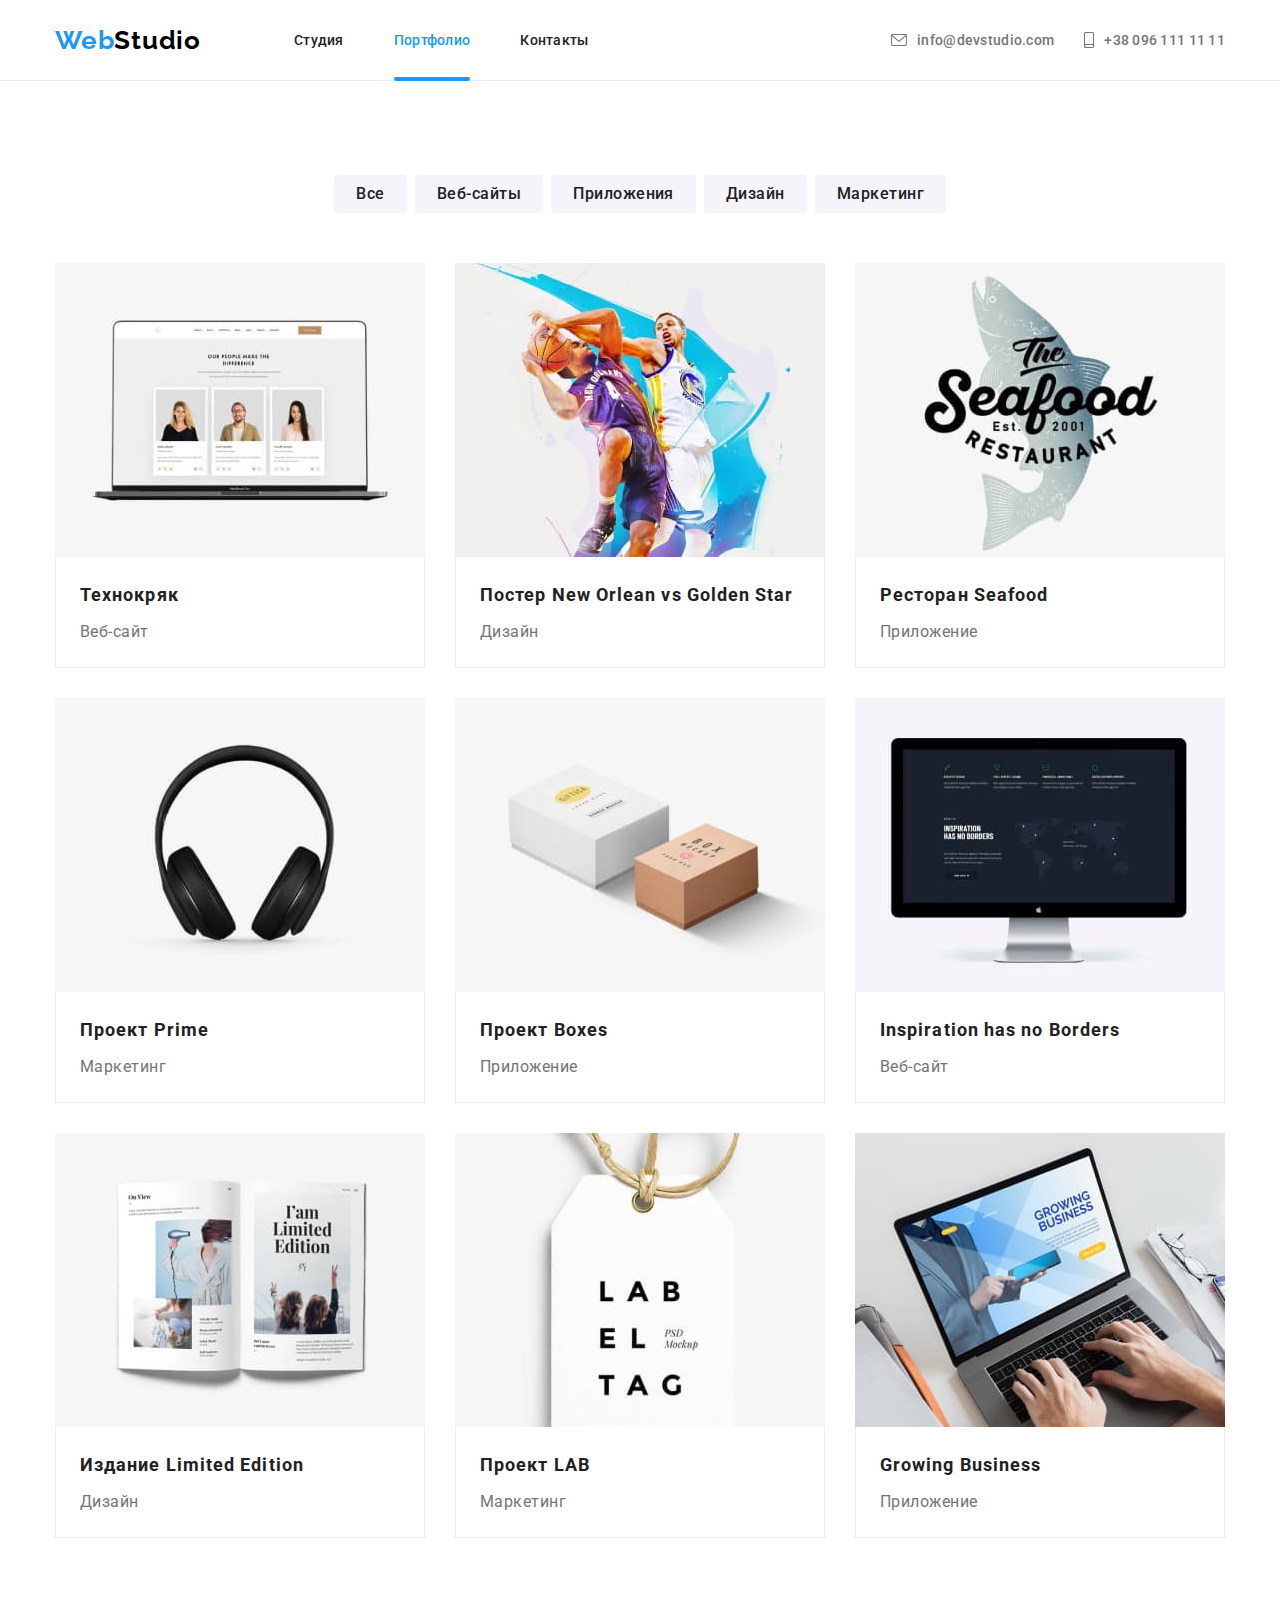
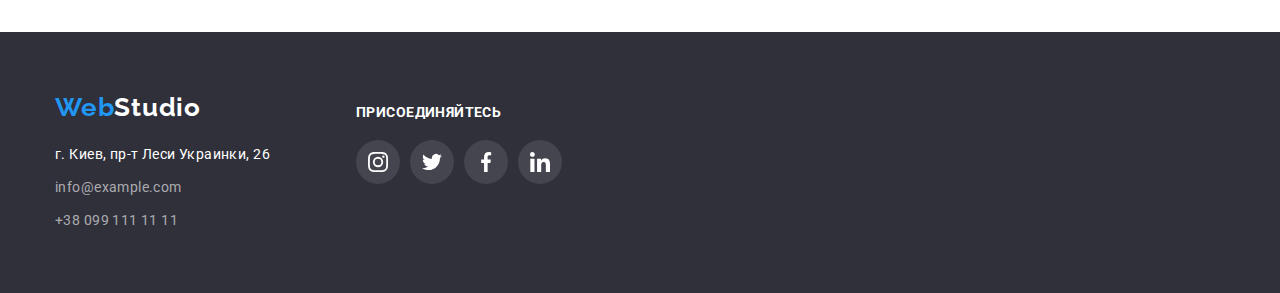
==== portfolio.html @ 2afc7c38 "Добавляет начальную структуру из ДЗ №5" ====
<!DOCTYPE html>
    <html lang="ru">

    <head>
        <meta charset="UTF-8">
        <meta name="viewport" content="width=device-width, initial-scale=1.0">
        <title>Портфолио</title>
        <link rel="stylesheet"
            href="https://cdnjs.cloudflare.com/ajax/libs/modern-normalize/1.0.0/modern-normalize.css">
        <link rel="stylesheet"
            href="https://fonts.googleapis.com/css2?family=Raleway:wght@700&family=Roboto:wght@400;500;700;900&display=swap">
        <link rel="stylesheet" href="./css/styles.css">
    </head>

    <body>
        <!-- HEADER -->
        <header class="header">
            <div class="container">
                <nav class="header-nav">
                    <a class="header-logo link" href="./index.html">Web<span class="logo-black">Studio</span></a>
                    <ul class="header-list list">
                        <li class="header-list-item">
                            <a class="header-list-link link" href="./index.html">Студия</a>
                        </li>
                        <li class="header-list-item">
                            <a class="header-list-link link current" href="./portfolio.html">Портфолио</a>
                        </li>
                        <li class="header-list-item">
                            <a class="header-list-link link" href="">Контакты</a>
                        </li>
                    </ul>
                </nav>
                <address class="address">
                    <ul class="header-contacts-list list">
                        <li class="header-contacts-mail">
                            <a class="header-contacts-link link" href="mailto:info@devstudio.com">
                                <svg class="icon-mail">
                                    <use href="./images/icon/sprite-icon.svg#icon-mail"></use>
                                </svg>
                                info@devstudio.com
                            </a>
                        </li>
                        <li class="header-contacts-phone">
                            <a class="header-contacts-link link" href="tel:+380961111111">
                                <svg class="icon-phone">
                                    <use href="./images/icon/sprite-icon.svg#icon-phone"></use>
                                </svg>
                                +38 096 111 11 11
                            </a>
                        </li>
                    </ul>
                </address>
            </div>
        </header>
        <main>
            <section class="our-project">
                <div class="container">
                    <h1 hidden>Список наших работ</h1>
                    <!-- FILTER -->
                    <div class="filter">
                        <ul class="filter-list list">
                            <li class="filter-list-item">
                                <button class="filter-list-button" type="button">Все</button>
                            </li>
                            <li class="filter-list-item">
                                <button class="filter-list-button" type="button">Веб-сайты</button>
                            </li>
                            <li class="filter-list-item">
                                <button class="filter-list-button" type="button">Приложения</button>
                            </li>
                            <li class="filter-list-item">
                                <button class="filter-list-button" type="button">Дизайн</button>
                            </li>
                            <li class="filter-list-item">
                                <button class="filter-list-button" type="button">Маркетинг</button>
                            </li>
                        </ul>
                    </div>
                    <!-- PORTFOLIO -->
                    <div class="portfolio">
                        <ul class="portfolio-list list">
                            <li class="portfolio-list-item">
                                <a class="portfolio-list-link link" href="">
                                    <div class="card-overlay">
                                        <img class="portfolio-img" src="./images/portfolio/techno-crack.jpg" alt=""
                                            width="370" height="294">
                                        <p class="card-description">Технокряк это современная площадка распространения
                                            коронавируса.
                                            Компании используют эту платформу для цифрового шпионажа и атак на
                                            защищённые
                                            сервера конкурентов.</p>
                                    </div>
                                    <div class="portfolio-card-box">
                                        <h2 class="portfolio-title">Технокряк</h2>
                                        <p class="portfolio-text">Веб-сайт</p>
                                    </div>
                                </a>
                            </li>
                            <li class="portfolio-list-item">
                                <a class="portfolio-list-link link" href="">
                                    <div class="card-overlay">
                                        <img class="portfolio-img" src="./images/portfolio/poster-new-orlean.jpg"
                                            alt="Двое мущин играют в баскетбол" width="370" height="294">
                                        <p class="card-description">Технокряк это современная площадка
                                            распространения
                                            коронавируса.
                                            Компании используют эту платформу для цифрового шпионажа и атак на
                                            защищённые
                                            сервера конкурентов.
                                        </p>
                                    </div>

                                    <div class="portfolio-card-box">
                                        <h2 class="portfolio-title">Постер <span class="portfolio-span" lang="en">New
                                                Orlean vs Golden
                                                Star</span>
                                        </h2>
                                        <p class="portfolio-text">Дизайн</p>
                                    </div>
                                </a>
                            </li>
                            <li class="portfolio-list-item">
                                <a class="portfolio-list-link link" href="">
                                    <div class="card-overlay">
                                        <img class="portfolio-img" src="./images/portfolio/seafood.jpg"
                                            alt="Логотип ресторана" width="370" height="294">
                                        <p class="card-description">Концепция ресторана не терпит компромиссов –
                                            исключительно высококачественные морепродукты. Здесь не подают мясо или
                                            птицу. Мы расскажем, какие уникальные специалитеты искать в меню и как
                                            безошибочно определить качественный продукт </p>
                                    </div>
                                    <div class="portfolio-card-box">
                                        <h2 class="portfolio-title">Ресторан <span class="portfolio-span"
                                                lang="en">Seafood</span></h2>
                                        <p class="portfolio-text">Приложение</p>
                                    </div>
                                </a>
                            </li>
                            <li class="portfolio-list-item">
                                <a class="portfolio-list-link link" href="">
                                    <div class="card-overlay">
                                        <img class="portfolio-img" src="./images/portfolio/project-prime.jpg"
                                            alt="Наушники на белом фоне" width="370" height="294">
                                        <p class="card-description">Технокряк это современная площадка
                                            распространения
                                            коронавируса.
                                            Компании используют эту платформу для цифрового шпионажа и атак на
                                            защищённые
                                            сервера конкурентов.</p>
                                    </div>

                                    <div class="portfolio-card-box">
                                        <h2 class="portfolio-title">Проект <span class="portfolio-span"
                                                lang="en">Prime</span></h2>
                                        <p class="portfolio-text">Маркетинг</p>
                                    </div>
                                </a>
                            </li>
                            <li class="portfolio-list-item">
                                <a class="portfolio-list-link link" href="">
                                    <div class="card-overlay">
                                        <img class="portfolio-img" src="./images/portfolio/project-boxes.jpg"
                                            alt="Две картонные коробки на белом фоне" width="370" height="294">
                                        <p class="card-description">Технокряк это современная площадка
                                            распространения
                                            коронавируса.
                                            Компании используют эту платформу для цифрового шпионажа и атак на
                                            защищённые
                                            сервера конкурентов.</p>
                                    </div>

                                    <div class="portfolio-card-box">
                                        <h2 class="portfolio-title">Проект <span class="portfolio-span"
                                                lang="en">Boxes</span></h2>
                                        <p class="portfolio-text">Приложение</p>
                                    </div>
                                </a>
                            </li>
                            <li class="portfolio-list-item">
                                <a class="portfolio-list-link link" href="">
                                    <div class="card-overlay">
                                        <img class="portfolio-img"
                                            src="./images/portfolio/inspiration-has-no-borders.jpg"
                                            alt="изображение сайта на экране iMac" width="370" height="294">
                                        <p class="card-description">Технокряк это современная площадка
                                            распространения
                                            коронавируса.
                                            Компании используют эту платформу для цифрового шпионажа и атак на
                                            защищённые
                                            сервера конкурентов.</p>
                                    </div>

                                    <div class="portfolio-card-box">
                                        <h2 class="portfolio-title" lang="en">Inspiration has no Borders</h2>
                                        <p class="portfolio-text">Веб-сайт</p>
                                    </div>
                                </a>
                            </li>
                            <li class="portfolio-list-item">
                                <a class="portfolio-list-link link" href="">
                                    <div class="card-overlay">
                                        <img class="portfolio-img" src="./images/portfolio/limited-edition.jpg"
                                            alt="открытый журнал на белом фоне" width="370" height="294">
                                        <p class="card-description">Технокряк это современная площадка
                                            распространения
                                            коронавируса.
                                            Компании используют эту платформу для цифрового шпионажа и атак на
                                            защищённые
                                            сервера конкурентов.</p>
                                    </div>
                                    <div class="portfolio-card-box">
                                        <h2 class="portfolio-title">Издание <span class="portfolio-span"
                                                lang="en">Limited Edition</span></h2>
                                        <p class="portfolio-text">Дизайн</p>
                                    </div>
                                </a>
                            </li>
                            <li class="portfolio-list-item">
                                <a class="portfolio-list-link link" href="">
                                    <div class="card-overlay">
                                        <img class="portfolio-img" src="./images/portfolio/project-lab.jpg" alt="бирка"
                                            width="370" height="294">
                                        <p class="card-description">Технокряк это современная площадка
                                            распространения
                                            коронавируса.
                                            Компании используют эту платформу для цифрового шпионажа и атак на
                                            защищённые
                                            сервера конкурентов.</p>
                                    </div>
                                    <div class="portfolio-card-box">
                                        <h2 class="portfolio-title">Проект <span class="portfolio-span"
                                                lang="en">LAB</span></h2>
                                        <p class="portfolio-text">Маркетинг</p>
                                    </div>
                                </a>
                            </li>
                            <li class="portfolio-list-item">
                                <a class="portfolio-list-link link" href="">
                                    <div class="card-overlay">
                                        <img class="portfolio-img" src="./images/portfolio/growing-business.jpg"
                                            alt="ноутбук" width="370" height="294">
                                        <p class="card-description">Технокряк это современная площадка
                                            распространения
                                            коронавируса.
                                            Компании используют эту платформу для цифрового шпионажа и атак на
                                            защищённые
                                            сервера конкурентов.
                                            </p>
                                    </div>

                                    <div class="portfolio-card-box">
                                        <h2 class="portfolio-title" lang="en">Growing Business</h2>
                                        <p class="portfolio-text">Приложение</p>
                                    </div>
                                </a>
                            </li>
                        </ul>
                    </div>
                </div>
            </section>
        </main>
        <!-- FOOTER -->
        <footer class="footer">
            <div class="container">
                <div class="footer-contacts">
                    <a class="footer-logo link" href="./index.html">Web<span class="logo-white">Studio</span></a>
                    <address class="address">
                        <ul class="footer-contacts-list list">
                            <li class="footer-contacts-item">
                                <p class="footer-contacts-text">г. Киев, пр-т Леси Украинки, 26</p>
                            </li>
                            <li class="footer-contacts-item">
                                <a class="footer-contacts-mail link" href="mailto:info@example.com">info@example.com</a>
                            </li>
                            <li class="footer-contacts-item">
                                <a class="footer-contacts-phone link" href="tel:+380991111111">+38 099 111 11 11</a>
                            </li>
                        </ul>
                    </address>
                </div>
                <div class="footer-social">
                    <h3 class="social-title">присоединяйтесь</h3>
                    <ul class="footer-social-list list">
                        <li class="footer-social-item">
                            <a class="footer-social-link" href="">
                                <svg class="footer-social-icon">
                                    <use href="./images/icon/sprite-icon.svg#icon-instagram"></use>
                                </svg>
                            </a>
                        </li>
                        <li class="footer-social-item">
                            <a class="footer-social-link" href="">
                                <svg class="footer-social-icon">
                                    <use href="./images/icon/sprite-icon.svg#icon-twitter"></use>
                                </svg>
                            </a>
                        </li>
                        <li class="footer-social-item">
                            <a class="footer-social-link" href="">
                                <svg class="footer-social-icon">
                                    <use href="./images/icon/sprite-icon.svg#icon-facebook"></use>
                                </svg>
                            </a>
                        </li>
                        <li class="footer-social-item">
                            <a class="footer-social-link" href="">
                                <svg class="footer-social-icon">
                                    <use href="./images/icon/sprite-icon.svg#icon-linkedin"></use>
                                </svg>
                            </a>
                        </li>

                    </ul>
                </div>
            </div>
        </footer>
    </body>

    </html>
---- css/styles.css ----
:root {
  --main-font: 'Roboto', sans-serif;
  --secondary-font: 'Raleway', sans-serif;
  --title-color: #212121;
  --text-color: #757575;
  --accent-color: #2196f3;
}
*,
*::before,
*::after {
  margin: 0;
  padding: 0;
}
body {
  font-family: var(--main-font);
  font-style: normal;
}
.container {
  width: 1200px;
  padding: 0 15px;
  margin: 0 auto;
  /* outline: 1px solid tomato; */
}
img {
  display: block;
}
.link {
  text-decoration: none;
}
.list {
  list-style: none;
}
.address {
  font-style: normal;
}
.title {
  font-weight: 700;
  font-size: 36px;
  line-height: 1.167;
  text-align: center;
  letter-spacing: 0.03em;
  margin-bottom: 50px;

  color: var(--title-color);
}
/* ==========HEADER================= */
.header {
  border-bottom: 1px solid #ececec;
}
.header .container {
  display: flex;
  justify-content: space-between;
  align-items: center;
}
.header-nav {
  display: flex;
  align-items: center;
}
.header-logo {
  font-family: var(--secondary-font);
  font-weight: 700;
  font-size: 26px;
  line-height: 1.192;
  letter-spacing: 0.03em;
  margin-right: 93px;

  color: #2196f3;
}
.logo-black {
  color: #000000;
}
.logo-white {
  color: #ffffff;
}
.header-list {
  display: flex;
}
.header-list-item .current {
  color: var(--accent-color);
}
.header-list-item {
  position: relative;
}
.current::after {
  position: absolute;
  content: '';
  left: 0;
  bottom: -1px;
  width: 100%;
  height: 4px;
  background: #2196f3;
  border-radius: 2px;
}
.header-list-item:not(:last-child) {
  margin-right: 50px;
}
.header-list-link {
  display: inline-flex;
  font-weight: 500;
  font-size: 14px;
  line-height: 1.143;
  letter-spacing: 0.02em;
  padding-bottom: 32px;
  padding-top: 32px;

  color: var(--title-color);

  transition: 250ms cubic-bezier(0.4, 0, 0.2, 1);
}
.header-list-link:hover,
.header-list-link:focus {
  color: var(--accent-color);
}
.header-contacts-list {
  display: flex;
  align-items: center;
}
.header-contacts-link {
  display: inline-flex;
  align-items: center;
  font-weight: 500;
  font-size: 14px;
  line-height: 1.143;
  letter-spacing: 0.02em;
  padding-bottom: 32px;
  padding-top: 32px;

  color: var(--text-color);
  fill: var(--text-color);

  transition: 250ms cubic-bezier(0.4, 0, 0.2, 1);
}
.icon-mail {
  width: 16px;
  height: 12px;
  margin-right: 10px;
}
.icon-phone {
  width: 10px;
  height: 16px;
  margin-right: 10px;
}
.header-contacts-mail {
  margin-right: 30px;
}
.header-contacts-link:hover,
.header-contacts-link:focus {
  color: var(--accent-color);
  fill: var(--accent-color);
}
/* ==========END HEADER================= */

/* ==========HERO================= */
.hero {
  max-width: 1600px;
  height: 600px;
  margin: 0 auto;
  background-image: linear-gradient(
      to right,
      rgba(47, 48, 58, 0.4),
      rgba(47, 48, 58, 0.4)
    ),
    url(../images/studio/hero-bg.jpg);
  background-color: #c4c4c4;
  background-size: cover;
  background-position: center;
  padding-top: 200px;
  padding-bottom: 200px;
  text-align: center;
}
.center-box {
  width: 696px;
  margin: 0 auto;
}
.hero-title {
  font-weight: 900;
  font-size: 44px;
  line-height: 1.364;
  text-align: center;
  letter-spacing: 0.06em;
  text-transform: uppercase;
  margin-bottom: 30px;

  color: #ffffff;
}
.hero-button {
  padding: 10px 32px;
  min-width: 200px;
  min-height: 50px;
  font-family: var(--main-font);
  font-weight: 700;
  font-size: 16px;
  line-height: 1.875;
  letter-spacing: 0.06em;
  cursor: pointer;

  color: #ffffff;
  background: var(--accent-color);
  border: none;
  border-radius: 4px;

  transition: 250ms cubic-bezier(0.4, 0, 0.2, 1);
}
.hero-button:hover,
.submit-btn:hover,
.hero-button:focus,
.submit-btn:focus {
  background: #188ce8;
}
/* ==========END HERO================= */

/* ==========OUR-FEATURES================= */
.our-features {
  padding: 94px 0 47px;
}
.our-features-list {
  display: flex;
  justify-content: space-between;
}
.our-features-item {
  width: 270px;
}
.our-features-item:not(:last-child) {
  margin-right: 30px;
}
.our-features-icon {
  display: flex;
  justify-content: center;
  align-items: center;
  height: 120px;
  margin-bottom: 30px;

  background-color: #f5f4fa;
  border-radius: 4px;
}
.our-features-icon .icon {
  width: 70px;
  height: 70px;
}
.our-features-subtitle {
  margin-bottom: 10px;
  font-weight: 700;
  font-size: 14px;
  line-height: 1.143;
  letter-spacing: 0.03em;
  text-transform: uppercase;

  color: var(--title-color);
}
.our-features-text {
  font-weight: 400;
  font-size: 14px;
  line-height: 1.714;
  letter-spacing: 0.03em;

  color: var(--text-color);
}
/* ==========END-FEATURES================= */

/* ==========WORK================= */
.work {
  padding: 47px 0 94px;
}
.work-list {
  display: flex;
  justify-content: space-between;
}
.work-list-item {
  width: 370px;
}
.work-list-item:not(:last-child) {
  margin-right: 30px;
}
.work-overlay {
  position: relative;
}
.work-title {
  position: absolute;
  left: 0;
  bottom: 0;
  display: inline-flex;
  align-items: center;
  justify-content: center;
  width: 100%;
  height: 70px;
  font-weight: 700;
  font-size: 14px;
  line-height: 1.143;
  text-align: center;
  letter-spacing: 0.03em;
  text-transform: uppercase;

  background: rgba(47, 48, 58, 0.8);
  color: #ffffff;
}
/* ==========END WORK================= */

/* ==========TEAM================= */
.team {
  padding: 94px 0;

  background: #f5f4fa;
}
.team-list {
  display: flex;
  justify-content: space-between;
}
.team-img {
  margin-bottom: 30px;
}
.team-list-item {
  padding-bottom: 30px;
  width: 270px;
  background: #ffffff;

  box-shadow: 0px 1px 3px rgba(0, 0, 0, 0.12), 0px 1px 1px rgba(0, 0, 0, 0.14),
    0px 2px 1px rgba(0, 0, 0, 0.2);
  border-radius: 0px 0px 4px 4px;
}
.team-list-item:not(:last-child) {
  margin-right: 30px;
}
.team-name {
  font-weight: 500;
  font-size: 16px;
  line-height: 1.188;
  text-align: center;
  letter-spacing: 0.03em;
  margin-bottom: 10px;

  color: var(--title-color);
}
.team-position {
  font-weight: 400;
  font-size: 16px;
  line-height: 1.188;
  text-align: center;
  letter-spacing: 0.03em;
  margin-bottom: 16px;

  color: var(--text-color);
}
.social {
  display: flex;
  justify-content: space-between;
  width: 206px;
  height: 44px;
  margin: 0 auto;
}
.social-link {
  display: inline-flex;
  align-items: center;
  justify-content: center;
  width: 44px;
  height: 44px;

  fill: #afb1b8;
  border-radius: 50%;

  transform: scale(1) rotate(0deg);
  transition: 250ms cubic-bezier(0.4, 0, 0.2, 1);
}
.social-link:hover {
  transform: scale(1.2) rotate(45deg);
  background-color: var(--accent-color);
  fill: #ffffff;
}
.social-button:not(:last-child) {
  margin-right: 10px;
}
.social-icon {
  width: 20px;
  height: 20px;
}
/* ==========END TEAM================= */
/* ==========CUSTOMERS================= */
.customers {
  padding-top: 94px;
  padding-bottom: 94px;
}
.customers-list {
  display: flex;
  justify-content: space-between;
}
.customers-list-link {
  display: inline-flex;
  justify-content: center;
  align-items: center;
  width: 170px;
  height: 90px;

  fill: #afb1b8;
  border: 1px solid #afb1b8;
  border-radius: 4px;
  transform: scale(1);

  transition: 250ms cubic-bezier(0.4, 0, 0.2, 1);
}
.customers-list-item:not(:last-child) {
  margin-right: 30px;
}
.customers-list-link:hover,
.customers-list-link:focus {
  fill: var(--accent-color);
  border: 1px solid var(--accent-color);
  transform: scale(1.2);
}
/* ==========END CUSTOMERS================= */

/* ==========FOOTER================= */
.footer {
  padding: 60px 0;
  background: #2f303a;
}
.footer .container {
  display: flex;
}
.footer-contacts {
  width: 231px;
  margin-right: 70px;
}
.footer-logo {
  display: inline-block;
  font-family: var(--secondary-font);
  font-weight: 700;
  font-size: 26px;
  line-height: 1.192;
  letter-spacing: 0.03em;
  margin-bottom: 20px;

  color: #2196f3;
}
.footer-contacts-text {
  font-weight: 400;
  font-size: 14px;
  line-height: 1.714;
  letter-spacing: 0.03em;

  color: #ffffff;
}
.footer-contacts-item:not(:last-child) {
  margin-bottom: 9px;
}
.footer-contacts-mail,
.footer-contacts-phone {
  font-weight: 400;
  font-size: 14px;
  line-height: 1.714;
  letter-spacing: 0.03em;

  color: rgba(255, 255, 255, 0.6);

  transition: 250ms cubic-bezier(0.4, 0, 0.2, 1);
}
.footer-contacts-mail:hover,
.footer-contacts-phone:hover,
.footer-contacts-mail:focus,
.footer-contacts-phone:focus {
  color: var(--accent-color);
}
.footer-social {
  width: 206px;
  padding-top: 12px;
  padding-bottom: 40px;
}
.social-title {
  font-weight: 700;
  font-size: 14px;
  line-height: 1.143;
  letter-spacing: 0.03em;
  text-transform: uppercase;
  margin-bottom: 20px;

  color: #ffffff;
}
.footer-social-list {
  display: flex;
}
.footer-social-link {
  display: inline-flex;
  justify-content: center;
  align-items: center;
  width: 44px;
  height: 44px;

  fill: #ffffff;
  background: rgba(255, 255, 255, 0.1);
  border-radius: 50%;
  transform: rotate(0deg) scale(1);
  transition: 250ms cubic-bezier(0.4, 0, 0.2, 1);
}
.footer-social-link:hover,
.footer-social-link:focus {
  background: var(--accent-color);
  transform: rotate(45deg) scale(1.3);
}
.footer-social-item:not(:last-child) {
  margin-right: 10px;
}
.footer-social-icon {
  width: 20px;
  height: 20px;
}

/* ==========END FOOTER================= */

/* =============MODAL-WINDOW =============*/
.backdrop {
  position: fixed;
  left: 0;
  top: 0;
  width: 100%;
  height: 100%;
  overflow-y: auto;
  overflow-x: hidden;
  visibility: visible;

  background-color: rgba(0, 0, 0, 0.2);
  opacity: 1;

  transition: opacity 0.8s cubic-bezier(0.445, 0.05, 0.55, 0.95),
  visibility 0.8s cubic-bezier(0.445, 0.05, 0.55, 0.95);
}
.backdrop.is-hidden {
  visibility: hidden;
  opacity: 0;
  pointer-events: none;
}
.backdrop.is-hidden .modal-content {
  transform: translate(0px, -100%) perspective(600px) rotateY(180deg);
  opacity: 0;
}
.modal-body {
  display: flex;
  align-items: center;
  justify-content: center;
  min-height: 100%;
  padding: 20px 10px;
}
.modal-content {
  position: relative;
  max-width: 528px;
  min-height: 581px;
  padding: 40px;
  opacity: 1;

  background: #ffffff;
  border-radius: 4px;
  box-shadow: 0px 1px 3px rgba(0, 0, 0, 0.12), 0px 1px 1px rgba(0, 0, 0, 0.14),
    0px 2px 1px rgba(0, 0, 0, 0.2);
  
  transform: translate(0px, 0px) perspective(600px) rotateY(0deg);
  transition: 800ms cubic-bezier(0.445, 0.05, 0.55, 0.95);
}
.close-btn {
  position: absolute;
  top: 8px;
  right: 8px;
  width: 30px;
  height: 30px;
  display: inline-flex;
  justify-content: center;
  align-items: center;
  cursor: pointer;

  border: 1px solid rgba(0, 0, 0, 0.1);
  border-radius: 50%;
  background: #ffffff;

  transition: 250ms cubic-bezier(0.4, 0, 0.2, 1);
}
.close-btn:hover {
  fill: var(--accent-color);
}
.close-icon {
  width: 18px;
  height: 18px;
}
.form-title {
  font-weight: 700;
  font-size: 20px;
  line-height: 1.15;
  text-align: center;
  letter-spacing: 0.03em;
  margin-bottom: 12px;
}
.submit-btn {
  display: block;
  margin: 0 auto;
  padding: 10px 55px;
  min-width: 200px;
  min-height: 50px;
  font-family: var(--main-font);
  font-weight: 700;
  font-size: 16px;
  line-height: 1.875;
  letter-spacing: 0.06em;
  cursor: pointer;

  color: #ffffff;
  background: var(--accent-color);
  border: none;
  border-radius: 4px;
}
/* =============END-MODAL-WINDOW =============*/

/* ============PORTFOLIO.HTML================= */
/* ==========FILTER================= */
.our-project {
  padding: 94px 0;
}
.filter-list {
  display: flex;
  justify-content: center;
  margin-bottom: 50px;
}
.filter-list-item:not(:last-child) {
  margin-right: 8px;
}
.filter-list-button {
  padding: 6px 22px;
  min-width: 73px;
  font-family: var(--main-font);
  font-weight: 500;
  font-size: 16px;
  line-height: 1.625;
  text-align: center;
  letter-spacing: 0.03em;

  background: #f5f4fa;
  border: none;
  border-radius: 4px;

  color: var(--title-color);
  transition: 250ms cubic-bezier(0.4, 0, 0.2, 1);
}
.filter-list-button:hover,
.filter-list-button:active {
  color: #ffffff;
  background: #2196f3;
  border-radius: 4px;
  box-shadow: 0px 1px 1px rgba(0, 0, 0, 0.12), 0px 4px 4px rgba(0, 0, 0, 0.06),
    1px 4px 6px rgba(0, 0, 0, 0.16);
}
/* ==========END FILTER================= */

/* ==========PORTFOLIO================= */
.portfolio-list {
  display: flex;
  flex-wrap: wrap;
  margin: -15px;
}
.portfolio-list-item {
  box-sizing: border-box;
  justify-content: center;
  width: 370px;
  margin: 15px;

  background: #ffffff;

  transition: 250ms cubic-bezier(0.4, 0, 0.2, 1);
}
.portfolio-list-item:hover,
.portfolio-list-item:focus {
  box-shadow: 0px 1px 1px rgba(0, 0, 0, 0.12), 0px 4px 4px rgba(0, 0, 0, 0.06),
    1px 4px 6px rgba(0, 0, 0, 0.16);
}
.card-overlay {
  position: relative;
  font-weight: 400;
  font-size: 18px;
  line-height: 1.556;
  letter-spacing: 0.03em;

  color: #ffffff;
  overflow: hidden;
}
.card-description {
  position: absolute;
  top: 0;
  bottom: 0;
  width: 100%;
  height: 100%;
  padding: 63px 24px;
  background: rgba(33, 150, 243, 0.9);
  transform: translatey(100%);
  transition: 250ms cubic-bezier(0.4, 0, 0.2, 1);
}
.portfolio-list-link:hover .card-description,
.portfolio-list-link:focus .card-description {
  transform: translatey(0);
  overflow-y: auto;
}
.portfolio-card-box {
  width: 370px;
  padding: 20px 24px;
  border-right: 1px solid #eeeeee;
  border-bottom: 1px solid #eeeeee;
  border-left: 1px solid #eeeeee;
}
.portfolio-title {
  margin-bottom: 4px;
  font-weight: 700;
  font-size: 18px;
  line-height: 2;
  letter-spacing: 0.06em;

  color: var(--title-color);
}
.portfolio-text {
  font-weight: 400;
  font-size: 16px;
  line-height: 1.876;
  letter-spacing: 0.03em;

  color: var(--text-color);
}
/* ==========END PORTFOLIO================= */
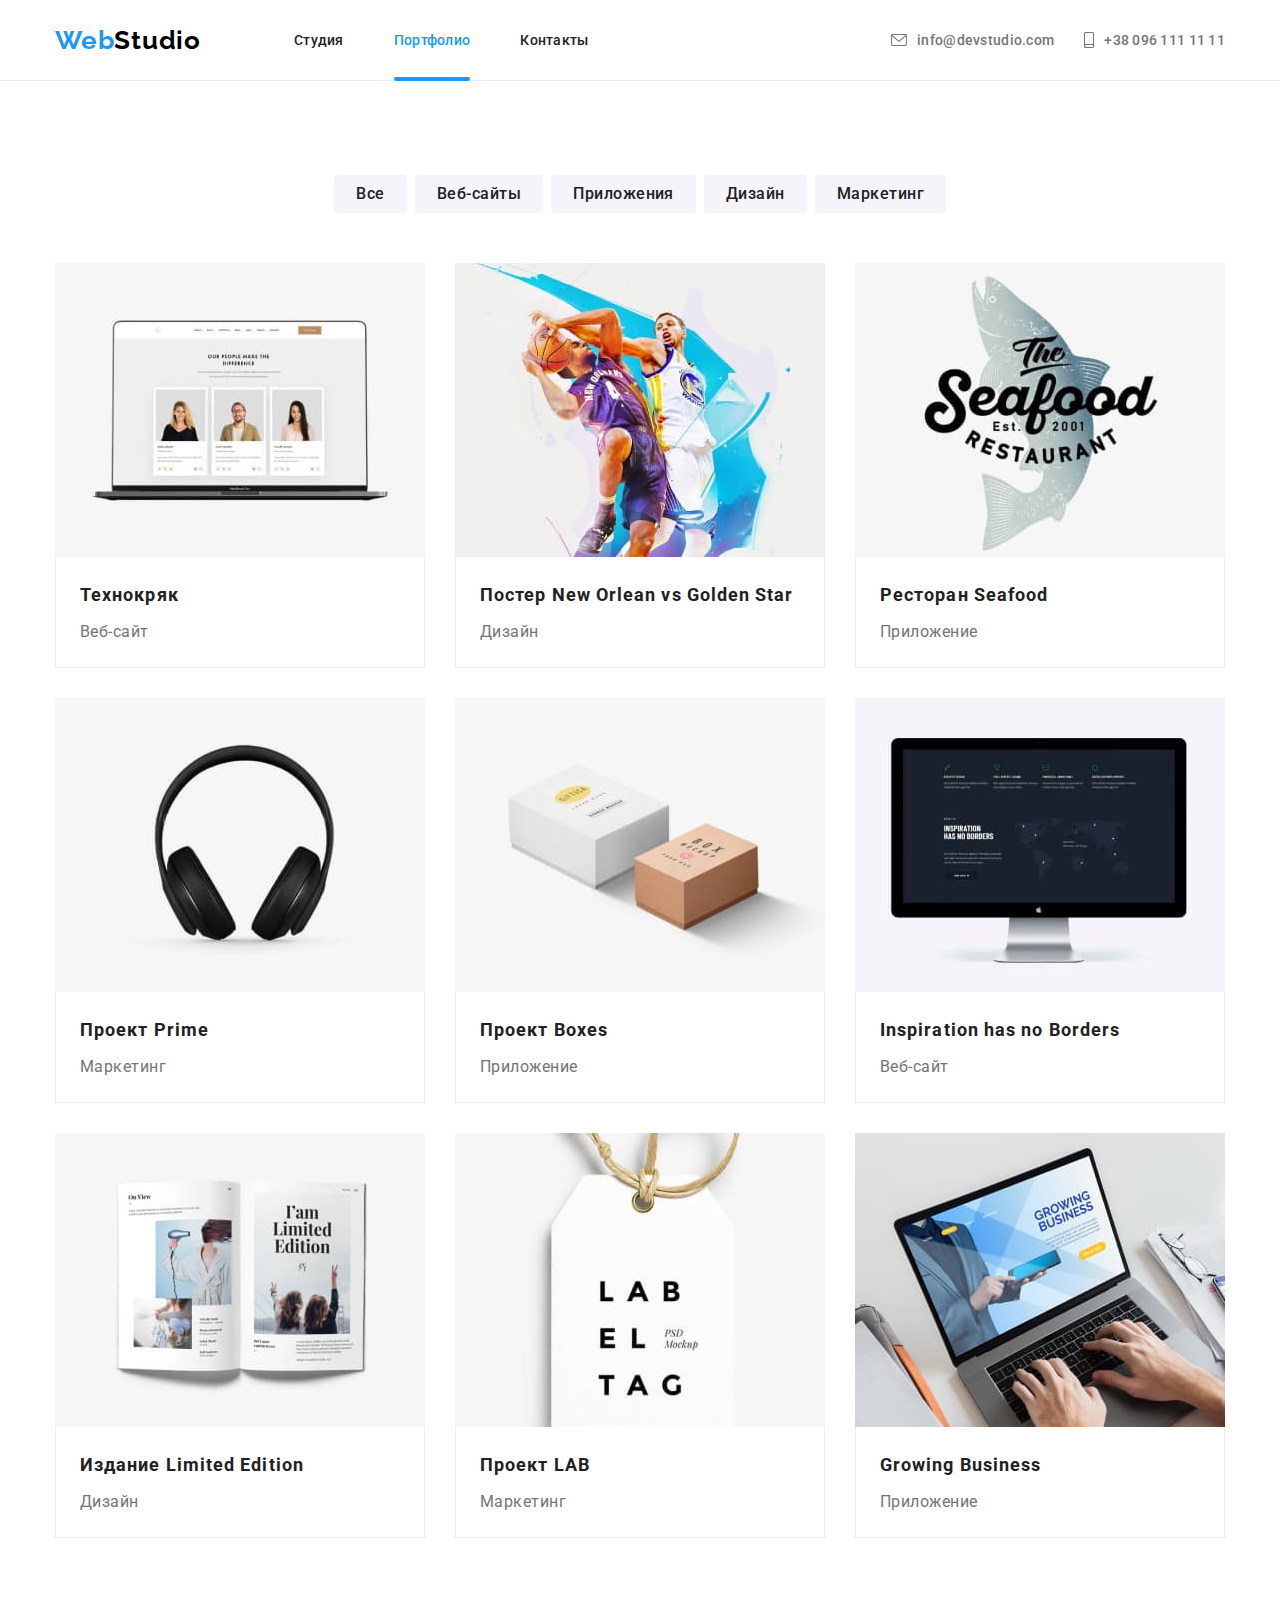
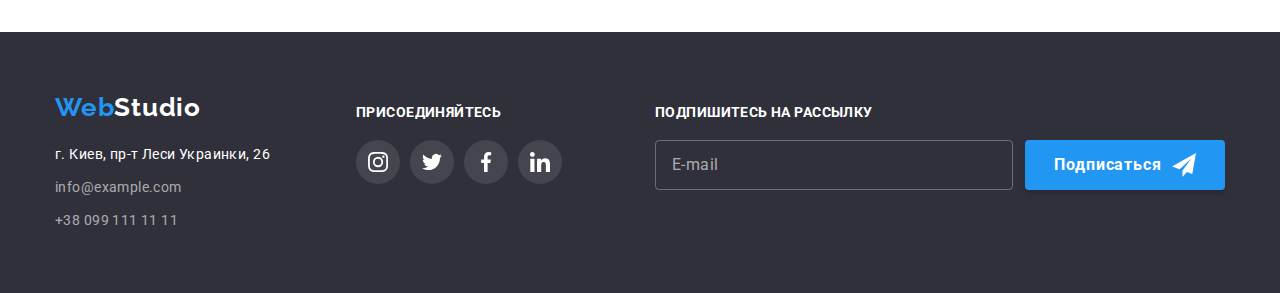
==== commit 5bc85e1a: "Добавляет форму рассылки в футере" ====
--- a/portfolio.html
+++ b/portfolio.html
@@ -309,9 +309,17 @@
                                 </svg>
                             </a>
                         </li>
-
                     </ul>
                 </div>
+                <form class="footer-form" action="">
+                    <label class="footer-form-title" for="mail">Подпишитесь на рассылку</label>
+                    <input class="footer-form-input" id="mail" type="email" name="email" placeholder="E-mail">
+                    <button class="footer-form-button" type="submit">Подписаться
+                        <svg class="footer-form-icon" width="24" height="24">
+                            <use href="./images/icon/sprite-icon.svg#icon-telegram"></use>
+                        </svg>
+                    </button>
+                </form>
             </div>
         </footer>
     </body>
--- a/css/styles.css
+++ b/css/styles.css
@@ -205,7 +205,7 @@
 .submit-btn:hover,
 .hero-button:focus,
 .submit-btn:focus {
-  background: #188ce8;
+  background-color: #188ce8;
 }
 /* ==========END HERO================= */
 
@@ -462,6 +462,7 @@
   width: 206px;
   padding-top: 12px;
   padding-bottom: 40px;
+  margin-right: 93px;
 }
 .social-title {
   font-weight: 700;
@@ -500,6 +501,75 @@
 .footer-social-icon {
   width: 20px;
   height: 20px;
+}
+.footer-form {
+  padding-top: 12px;
+  max-width: 570px;
+}
+.footer-form-title {
+  display: block;
+  font-weight: 700;
+  font-size: 14px;
+  line-height: 1.143;
+  letter-spacing: 0.03em;
+  text-transform: uppercase;
+  margin-bottom: 20px;
+
+  color: #ffffff;
+}
+.footer-form-input {
+  width: 358px;
+  font-style: normal;
+  font-family: var(--main-font);
+  font-weight: 400;
+  color: #ffffff;
+  margin-right: 8px;
+  border: 1px solid rgba(255, 255, 255, 0.3);
+  border-radius: 4px;
+  padding: 15px 16px;
+  outline: none;
+  background-color: transparent;
+}
+.footer-form-input:focus {
+  border-color: #188ce8;
+}
+.footer-form-input::placeholder {
+font-family: Roboto;
+font-style: normal;
+font-weight: 400;
+font-size: 16px;
+line-height: 1.25;
+
+letter-spacing: 0.03em;
+color: rgba(255, 255, 255, 0.6);
+}
+.footer-form-button {
+  display: inline-flex;
+  width: 200px;
+  height: 50px;
+  justify-content: center;
+  align-items: center;
+  font-family: var(--main-font);
+  font-weight: 700;
+  font-size: 16px;
+  line-height: 1.875;
+  letter-spacing: 0.06em;
+  cursor: pointer;
+  transition: 250ms cubic-bezier(0.4, 0, 0.2, 1);
+
+  border: none;
+  color: #ffffff;
+  background: var(--accent-color);
+  box-shadow: 0px 4px 4px rgba(0, 0, 0, 0.15);
+  border-radius: 4px;
+}
+.footer-form-button:hover,
+.footer-form-button:focus {
+  background-color: #188ce8;
+}
+
+.footer-form-icon {
+  margin-left: 10px;
 }
 
 /* ==========END FOOTER================= */
@@ -519,7 +589,7 @@
   opacity: 1;
 
   transition: opacity 0.8s cubic-bezier(0.445, 0.05, 0.55, 0.95),
-  visibility 0.8s cubic-bezier(0.445, 0.05, 0.55, 0.95);
+    visibility 0.8s cubic-bezier(0.445, 0.05, 0.55, 0.95);
 }
 .backdrop.is-hidden {
   visibility: hidden;
@@ -548,7 +618,7 @@
   border-radius: 4px;
   box-shadow: 0px 1px 3px rgba(0, 0, 0, 0.12), 0px 1px 1px rgba(0, 0, 0, 0.14),
     0px 2px 1px rgba(0, 0, 0, 0.2);
-  
+
   transform: translate(0px, 0px) perspective(600px) rotateY(0deg);
   transition: 800ms cubic-bezier(0.445, 0.05, 0.55, 0.95);
 }
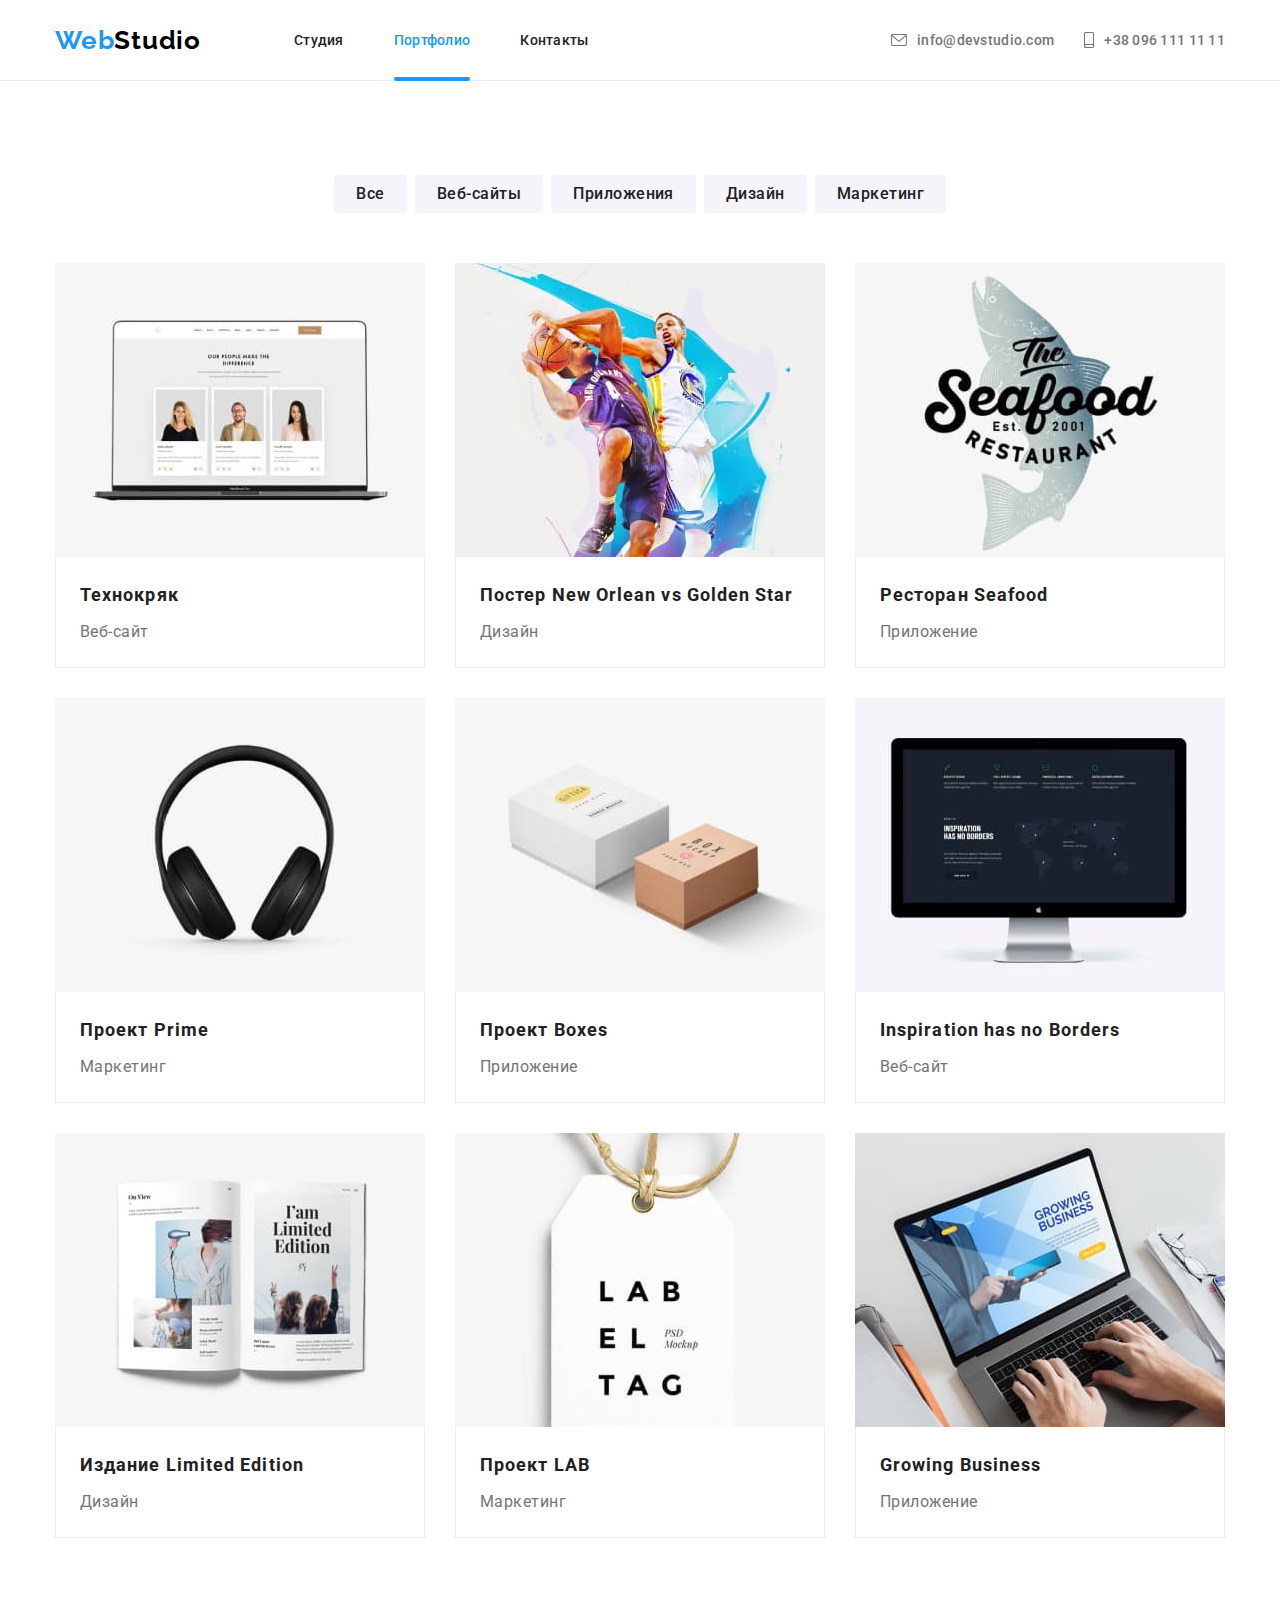
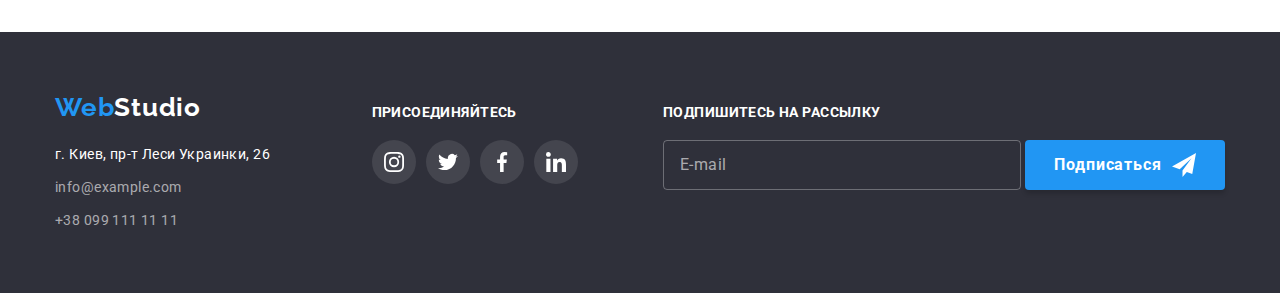
==== commit e7b31cb8: "добавляет базовую структуру формы в модальное окно" ====
--- a/portfolio.html
+++ b/portfolio.html
@@ -245,7 +245,7 @@
                                             Компании используют эту платформу для цифрового шпионажа и атак на
                                             защищённые
                                             сервера конкурентов.
-                                            </p>
+                                        </p>
                                     </div>
 
                                     <div class="portfolio-card-box">
@@ -311,7 +311,7 @@
                         </li>
                     </ul>
                 </div>
-                <form class="footer-form" action="">
+                <form class="footer-form js-speaker-form" action="">
                     <label class="footer-form-title" for="mail">Подпишитесь на рассылку</label>
                     <input class="footer-form-input" id="mail" type="email" name="email" placeholder="E-mail">
                     <button class="footer-form-button" type="submit">Подписаться
@@ -322,6 +322,17 @@
                 </form>
             </div>
         </footer>
+        <!-- <script>
+            (() => {
+                document.querySelector('.js-speaker-form').addEventListener('submit', e => {
+                    e.preventDefault();
+
+                    new FormData(e.currentTarget).forEach((value, name) =>
+                        console.log(`${name}: ${value}`),
+                    );
+                });
+            })();
+        </script> -->
     </body>
 
     </html>--- a/css/styles.css
+++ b/css/styles.css
@@ -414,10 +414,11 @@
 }
 .footer .container {
   display: flex;
+  justify-content: space-between;
 }
 .footer-contacts {
   width: 231px;
-  margin-right: 70px;
+  margin-right: 15px;
 }
 .footer-logo {
   display: inline-block;
@@ -462,7 +463,7 @@
   width: 206px;
   padding-top: 12px;
   padding-bottom: 40px;
-  margin-right: 93px;
+  margin-right: 15px;
 }
 .social-title {
   font-weight: 700;
@@ -517,13 +518,18 @@
 
   color: #ffffff;
 }
+.footer-form-content {
+  display: flex;
+  justify-content: space-between;
+  width: 570px;
+}
 .footer-form-input {
+  display: inline-block;
   width: 358px;
   font-style: normal;
   font-family: var(--main-font);
   font-weight: 400;
   color: #ffffff;
-  margin-right: 8px;
   border: 1px solid rgba(255, 255, 255, 0.3);
   border-radius: 4px;
   padding: 15px 16px;
@@ -654,6 +660,48 @@
   letter-spacing: 0.03em;
   margin-bottom: 12px;
 }
+.modal-form {
+  display: flex;
+  flex-direction: column;
+}
+.input-wrapper {
+  position: relative;
+}
+.form-label {
+font-weight: 400;
+font-size: 12px;
+line-height: 1.167;
+letter-spacing: 0.01em;
+
+color: var(--text-color);
+}
+.form-input {
+  width: 100%;
+  height: 40px;
+  padding: 11px 12px 11px 42px;
+  font-family: var(--main-font);
+  font-weight: 400;
+  border: 1px solid rgba(33, 33, 33, 0.2);
+  border-radius: 4px;
+}
+.input-wrapper {
+  margin-top: 4px;
+  margin-bottom: 10px;
+}
+.form-input-icon {
+  position: absolute;
+  top: 11px;
+  left: 12px;
+}
+.form-input:focus {
+  border-color: #2196F3;
+}
+.form-comment {
+  margin-top: 4px;
+  margin-bottom: 20px;
+  padding: 12px 16px;
+}
+
 .submit-btn {
   display: block;
   margin: 0 auto;
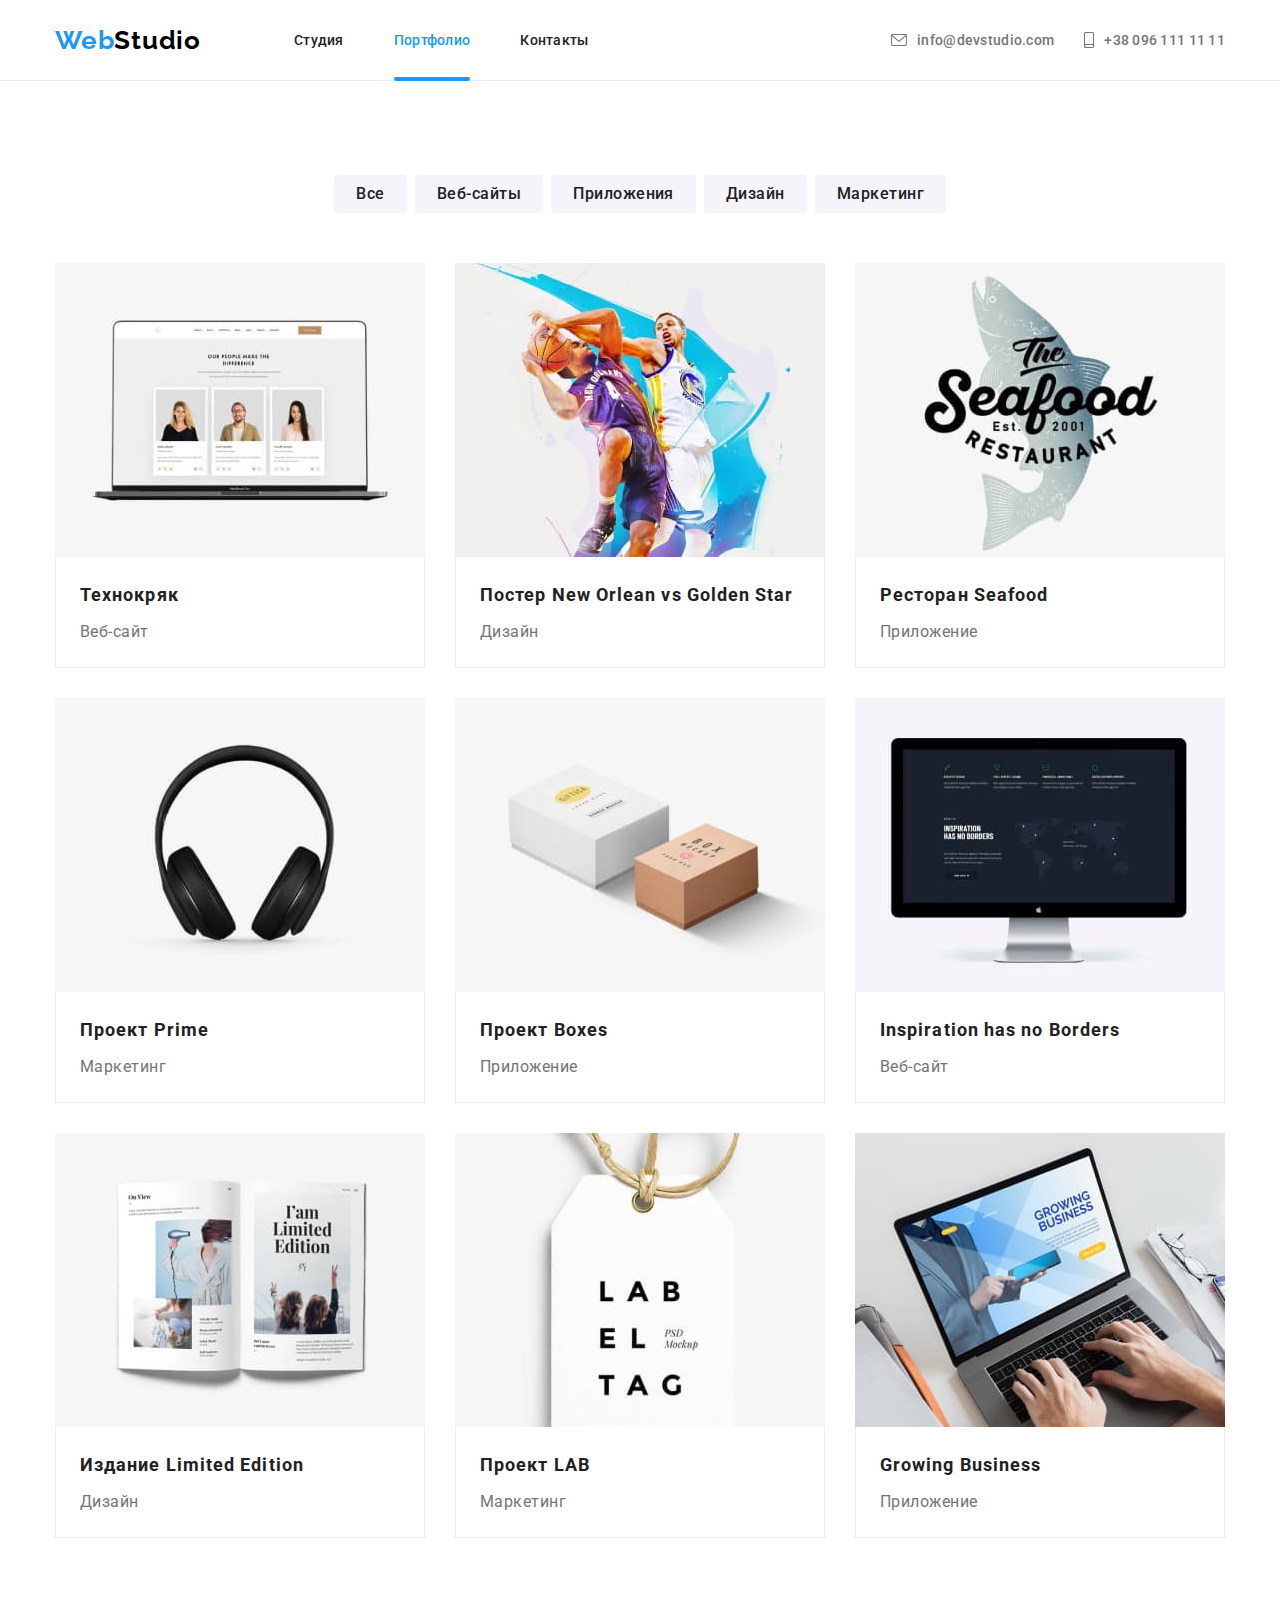
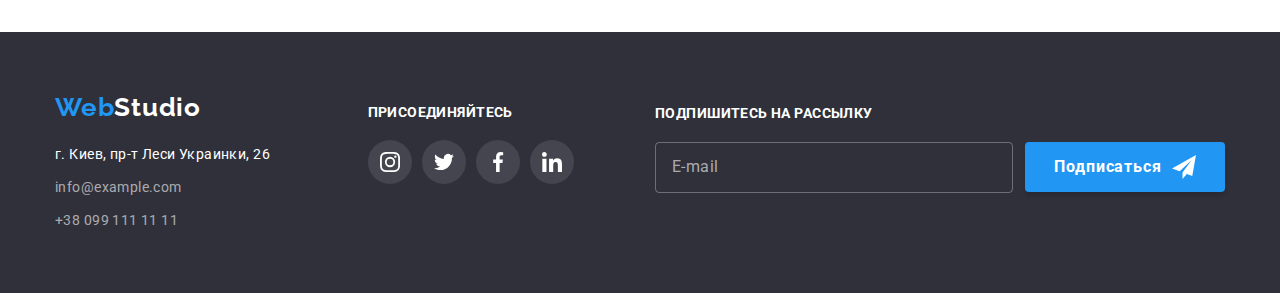
==== commit 2084ced4: "Стилизирует checkbox в модальном окне" ====
--- a/portfolio.html
+++ b/portfolio.html
@@ -311,18 +311,23 @@
                         </li>
                     </ul>
                 </div>
-                <form class="footer-form js-speaker-form" action="">
-                    <label class="footer-form-title" for="mail">Подпишитесь на рассылку</label>
-                    <input class="footer-form-input" id="mail" type="email" name="email" placeholder="E-mail">
-                    <button class="footer-form-button" type="submit">Подписаться
-                        <svg class="footer-form-icon" width="24" height="24">
-                            <use href="./images/icon/sprite-icon.svg#icon-telegram"></use>
-                        </svg>
-                    </button>
+                <form class="footer-form">
+                    <div class="footer-form-content">
+                        <label class="footer-form-title" for="mail">Подпишитесь на рассылку
+                        </label>
+                        <div class="footer-form-wrapper">
+                            <input class="footer-form-input" type="email" name="email" id="mail" placeholder="E-mail">
+                            <button class="footer-form-button" type="submit">Подписаться
+                                <svg class="footer-form-icon" width="24" height="24">
+                                    <use href="./images/icon/sprite-icon.svg#icon-telegram"></use>
+                                </svg>
+                            </button>
+                        </div>
+                    </div>
                 </form>
             </div>
         </footer>
-        <!-- <script>
+        <script>
             (() => {
                 document.querySelector('.js-speaker-form').addEventListener('submit', e => {
                     e.preventDefault();
@@ -332,7 +337,7 @@
                     );
                 });
             })();
-        </script> -->
+        </script>
     </body>
 
     </html>--- a/css/styles.css
+++ b/css/styles.css
@@ -508,19 +508,19 @@
   max-width: 570px;
 }
 .footer-form-title {
-  display: block;
+  display: inline-block;
   font-weight: 700;
   font-size: 14px;
   line-height: 1.143;
   letter-spacing: 0.03em;
   text-transform: uppercase;
-  margin-bottom: 20px;
-
-  color: #ffffff;
-}
-.footer-form-content {
+  color: #ffffff;
+}
+
+.footer-form-wrapper {
   display: flex;
   justify-content: space-between;
+  margin-top: 20px;
   width: 570px;
 }
 .footer-form-input {
@@ -533,21 +533,21 @@
   border: 1px solid rgba(255, 255, 255, 0.3);
   border-radius: 4px;
   padding: 15px 16px;
-  outline: none;
+  outline: transparent;
   background-color: transparent;
 }
 .footer-form-input:focus {
   border-color: #188ce8;
 }
 .footer-form-input::placeholder {
-font-family: Roboto;
-font-style: normal;
-font-weight: 400;
-font-size: 16px;
-line-height: 1.25;
-
-letter-spacing: 0.03em;
-color: rgba(255, 255, 255, 0.6);
+  font-family: Roboto;
+  font-style: normal;
+  font-weight: 400;
+  font-size: 16px;
+  line-height: 1.25;
+
+  letter-spacing: 0.03em;
+  color: rgba(255, 255, 255, 0.6);
 }
 .footer-form-button {
   display: inline-flex;
@@ -652,6 +652,8 @@
   width: 18px;
   height: 18px;
 }
+/* ==========MODAL-FORM============== */
+
 .form-title {
   font-weight: 700;
   font-size: 20px;
@@ -664,44 +666,113 @@
   display: flex;
   flex-direction: column;
 }
-.input-wrapper {
-  position: relative;
-}
 .form-label {
-font-weight: 400;
-font-size: 12px;
-line-height: 1.167;
-letter-spacing: 0.01em;
-
-color: var(--text-color);
+  display: block;
+  font-weight: 400;
+  font-size: 12px;
+  line-height: 1.167;
+  letter-spacing: 0.01em;
+
+  color: var(--text-color);
 }
 .form-input {
   width: 100%;
   height: 40px;
   padding: 11px 12px 11px 42px;
+  margin-top: 4px;
   font-family: var(--main-font);
   font-weight: 400;
   border: 1px solid rgba(33, 33, 33, 0.2);
   border-radius: 4px;
+  outline: transparent;
+  transition: 250ms cubic-bezier(0.4, 0, 0.2, 1);
+}
+.form-input:focus {
+  border: 1px solid var(--accent-color);
+}
+.form-input:focus + .form-input-icon {
+  fill: var(--accent-color);
 }
 .input-wrapper {
-  margin-top: 4px;
+  position: relative;
   margin-bottom: 10px;
 }
 .form-input-icon {
   position: absolute;
-  top: 11px;
+  bottom: 11px;
   left: 12px;
-}
-.form-input:focus {
-  border-color: #2196F3;
+  transition: 250ms cubic-bezier(0.4, 0, 0.2, 1);
 }
 .form-comment {
+  display: block;
+  width: 100%;
+  height: 120px;
   margin-top: 4px;
   margin-bottom: 20px;
   padding: 12px 16px;
-}
-
+
+  outline: transparent;
+  resize: none;
+  border: 1px solid rgba(33, 33, 33, 0.2);
+  border-radius: 4px;
+  transition: 250ms cubic-bezier(0.4, 0, 0.2, 1);
+}
+.form-comment:focus {
+  border-color: var(--accent-color);
+}
+.checkbox-wrapper {
+  margin: 0 auto;
+  margin-bottom: 30px;
+}
+.form-checkbox-label {
+  display: inline-flex;
+  align-items: center;
+}
+.checkbox-input {
+  position: absolute;
+  widows: 1px;
+  height: 1px;
+  margin: -1px;
+  border: 0;
+  padding: 0;
+  clip: rect(0 0 0 0);
+  overflow: hidden;
+}
+.checkbox-icon {
+  width: 16px;
+  height: 15px;
+  margin-right: 8px;
+  cursor: pointer;
+  
+  border: 2px solid;
+  border-color: var(--title-color);
+  background-color: #ffffff;
+  border-radius: 2px;
+  fill: transparent;
+  transition: 250ms cubic-bezier(0.4, 0, 0.2, 1);
+}
+.checkbox-input:checked + .checkbox-icon {
+  background-color: var(--accent-color);
+  fill: #ffffff;
+  border: transparent;
+}
+.form-text {
+  font-weight: 400;
+  font-size: 14px;
+  line-height: 1.714;
+  letter-spacing: 0.03em;
+
+  color: var(--text-color);
+}
+.contract {
+  font-weight: 400;
+  font-size: 14px;
+  line-height: 1.714;
+  letter-spacing: 0.03em;
+  text-decoration-line: underline;
+
+  color: #2196f3;
+}
 .submit-btn {
   display: block;
   margin: 0 auto;
@@ -718,8 +789,10 @@
   color: #ffffff;
   background: var(--accent-color);
   border: none;
-  border-radius: 4px;
-}
+  box-shadow: 0px 4px 4px rgba(0, 0, 0, 0.15);
+  border-radius: 4px;
+}
+/* ==========END-MODAL-FORM============== */
 /* =============END-MODAL-WINDOW =============*/
 
 /* ============PORTFOLIO.HTML================= */
